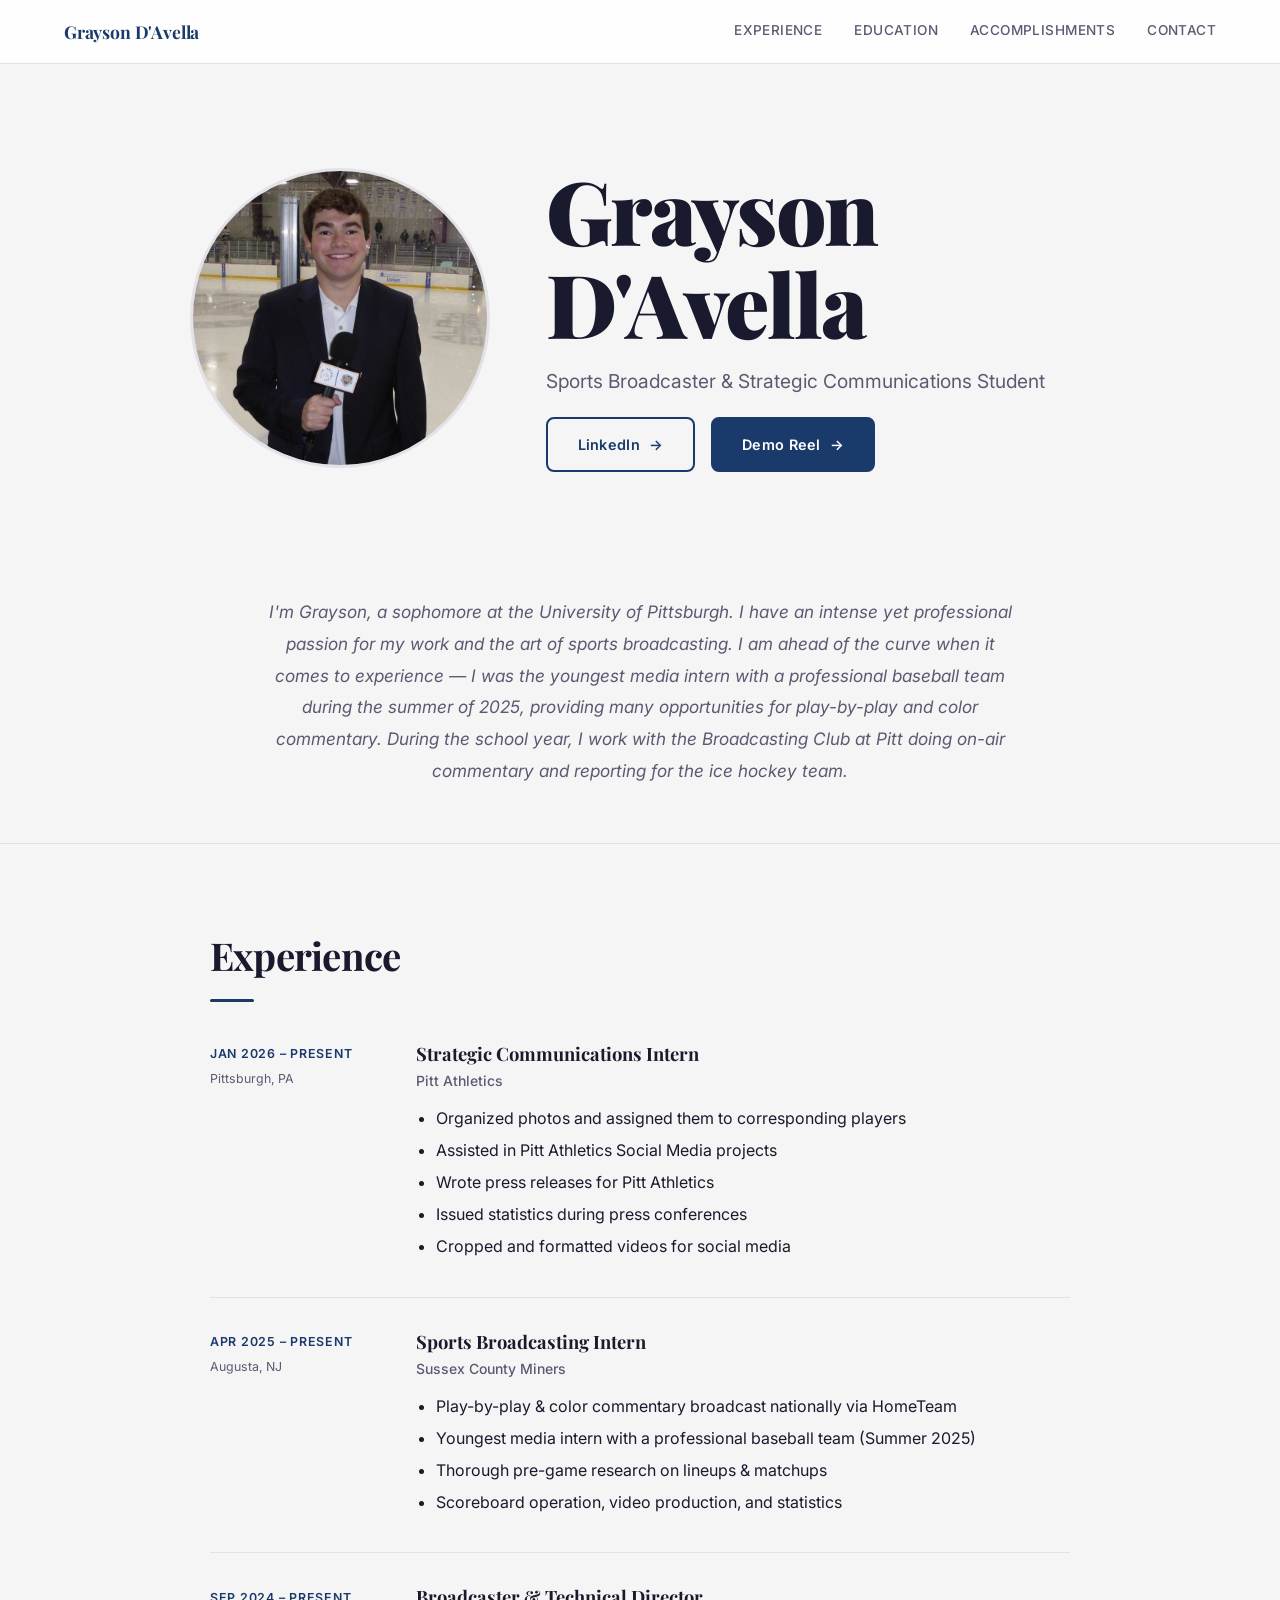
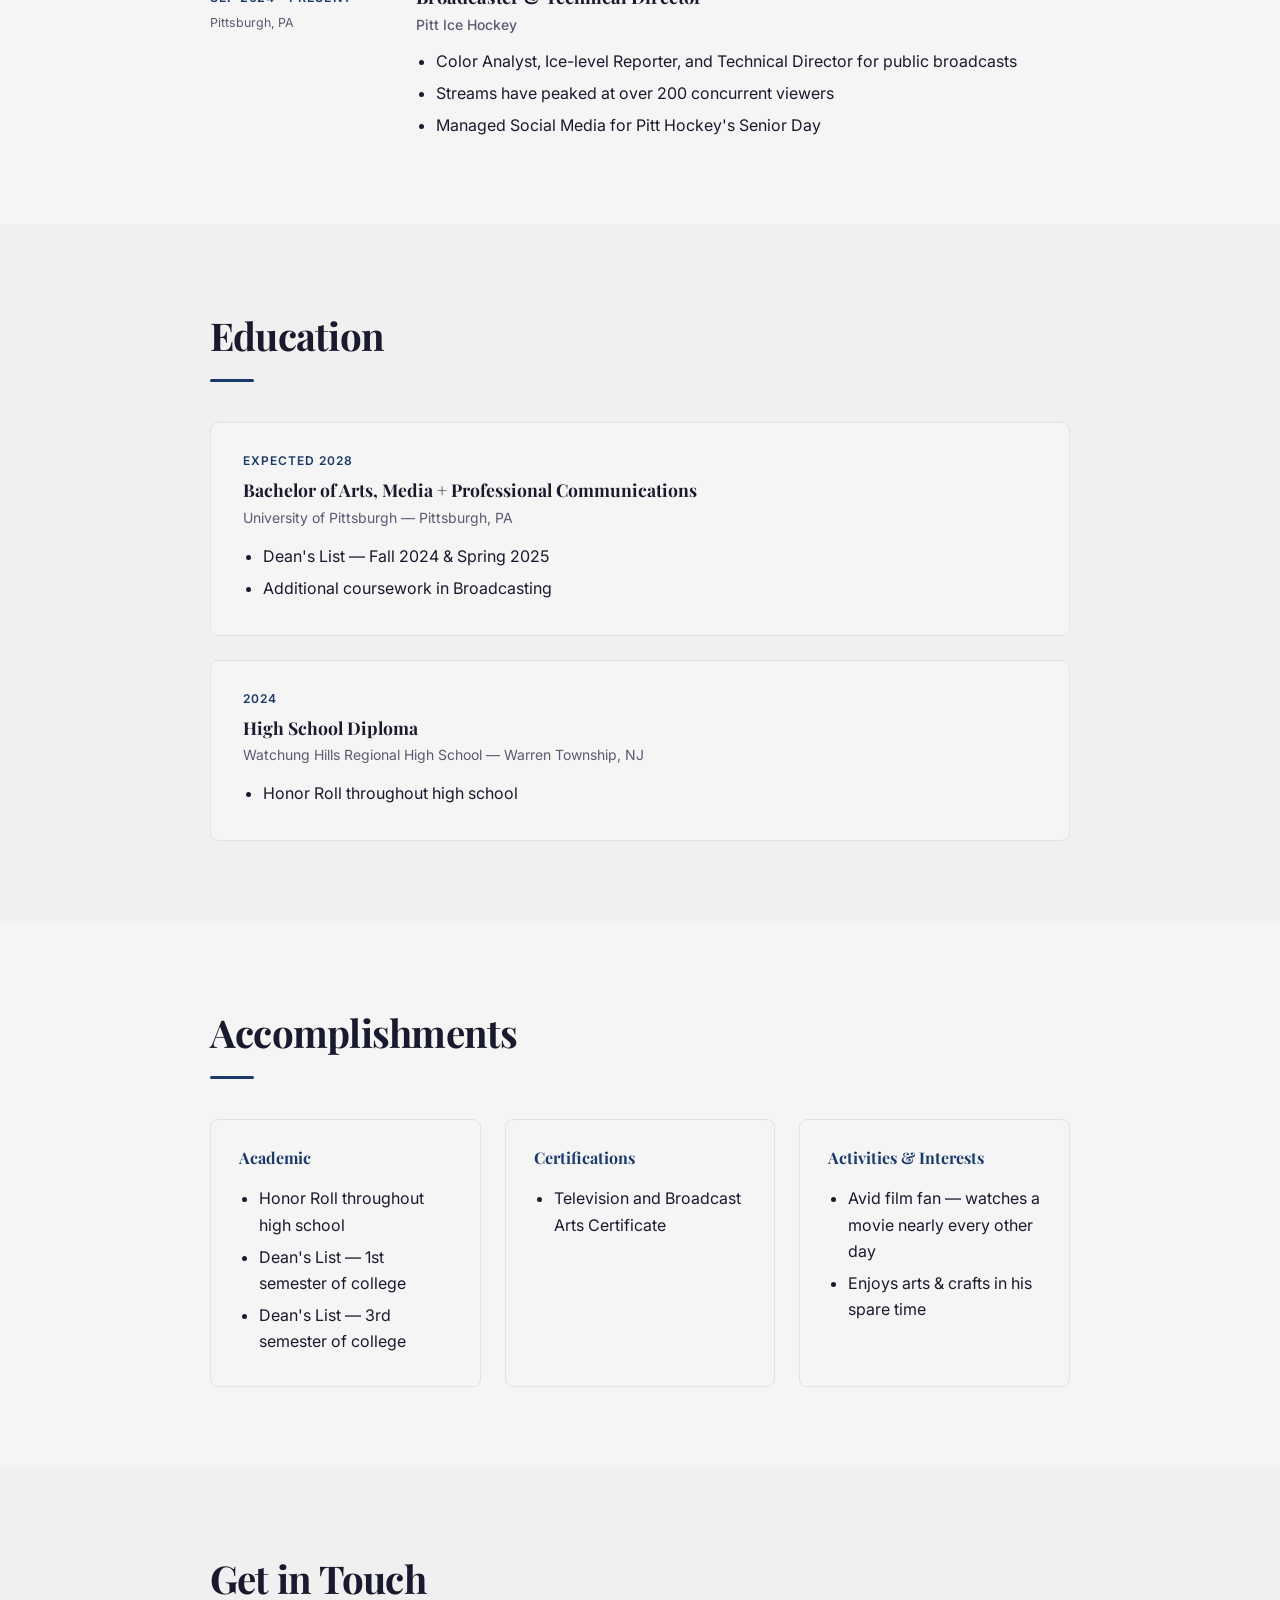
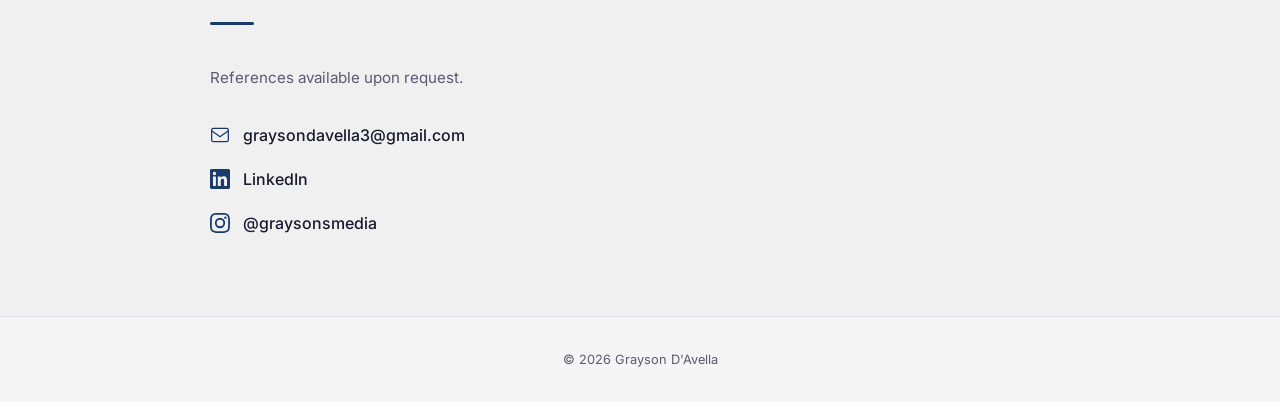
==== index.html @ 8f079a4a "initial - first draft of site" ====
<!DOCTYPE html>
<html lang="en">
<head>
  <meta charset="UTF-8">
  <meta name="viewport" content="width=device-width, initial-scale=1.0">
  <title>Grayson D'Avella — Sports Broadcaster</title>
  <link rel="preconnect" href="https://fonts.googleapis.com">
  <link rel="preconnect" href="https://fonts.gstatic.com" crossorigin>
  <link href="https://fonts.googleapis.com/css2?family=Playfair+Display:wght@700;900&family=Inter:wght@400;500;600&display=swap" rel="stylesheet">
  <link rel="stylesheet" href="styles.css">
  <script>document.documentElement.classList.add('js');</script>
</head>
<body>

  <!-- Sticky Header -->
  <header id="site-header">
    <a href="#hero" class="header-name">Grayson D'Avella</a>
    <button class="nav-toggle" aria-expanded="false" aria-controls="site-nav" aria-label="Toggle navigation">
      <span></span>
      <span></span>
      <span></span>
    </button>
    <nav id="site-nav" aria-label="Main navigation">
      <a href="#experience">Experience</a>
      <a href="#education">Education</a>
      <a href="#accomplishments">Accomplishments</a>
      <a href="#contact">Contact</a>
    </nav>
  </header>

  <!-- Hero / Landing -->
  <section id="hero">
    <div class="hero-inner">
      <div class="hero-photo">
        <img src="photo.jpg" alt="Grayson D'Avella"
             onerror="this.style.display='none';this.nextElementSibling.style.display='flex'">
        <div class="photo-placeholder" style="display:none">GD</div>
      </div>
      <div class="hero-text">
        <h1 class="hero-name">Grayson D'Avella</h1>
        <p class="hero-sub">Sports Broadcaster &amp; Strategic Communications Student</p>
        <div class="hero-links">
          <a href="https://www.linkedin.com/in/grayson-d-avella-702370331/"
             class="hero-link" target="_blank" rel="noopener noreferrer">
            <span class="link-label">LinkedIn</span>
            <span class="link-arrow" aria-hidden="true">→</span>
          </a>
          <a href="#" class="hero-link hero-link--reel" target="_blank" rel="noopener noreferrer">
            <span class="link-label">Demo Reel</span>
            <span class="link-arrow" aria-hidden="true">→</span>
          </a>
        </div>
      </div>
    </div>
  </section>

  <!-- Summary -->
  <section id="summary" aria-label="About">
    <div class="container">
      <p class="summary-text">I'm Grayson, a sophomore at the University of Pittsburgh. I have an intense yet
      professional passion for my work and the art of sports broadcasting. I am ahead of the curve when it
      comes to experience — I was the youngest media intern with a professional baseball team during the
      summer of 2025, providing many opportunities for play-by-play and color commentary. During the school
      year, I work with the Broadcasting Club at Pitt doing on-air commentary and reporting for the ice
      hockey team.</p>
    </div>
  </section>

  <!-- Experience -->
  <section id="experience" class="section">
    <div class="container">
      <h2 class="section-title">Experience</h2>
      <div class="timeline">

        <article class="timeline-item">
          <div class="timeline-meta">
            <span class="timeline-date">Jan 2026 – Present</span>
            <span class="timeline-location">Pittsburgh, PA</span>
          </div>
          <div class="timeline-content">
            <h3 class="timeline-role">Strategic Communications Intern</h3>
            <p class="timeline-org">Pitt Athletics</p>
            <ul>
              <li>Organized photos and assigned them to corresponding players</li>
              <li>Assisted in Pitt Athletics Social Media projects</li>
              <li>Wrote press releases for Pitt Athletics</li>
              <li>Issued statistics during press conferences</li>
              <li>Cropped and formatted videos for social media</li>
            </ul>
          </div>
        </article>

        <article class="timeline-item">
          <div class="timeline-meta">
            <span class="timeline-date">Apr 2025 – Present</span>
            <span class="timeline-location">Augusta, NJ</span>
          </div>
          <div class="timeline-content">
            <h3 class="timeline-role">Sports Broadcasting Intern</h3>
            <p class="timeline-org">Sussex County Miners</p>
            <ul>
              <li>Play-by-play &amp; color commentary broadcast nationally via HomeTeam</li>
              <li>Youngest media intern with a professional baseball team (Summer 2025)</li>
              <li>Thorough pre-game research on lineups &amp; matchups</li>
              <li>Scoreboard operation, video production, and statistics</li>
            </ul>
          </div>
        </article>

        <article class="timeline-item">
          <div class="timeline-meta">
            <span class="timeline-date">Sep 2024 – Present</span>
            <span class="timeline-location">Pittsburgh, PA</span>
          </div>
          <div class="timeline-content">
            <h3 class="timeline-role">Broadcaster &amp; Technical Director</h3>
            <p class="timeline-org">Pitt Ice Hockey</p>
            <ul>
              <li>Color Analyst, Ice-level Reporter, and Technical Director for public broadcasts</li>
              <li>Streams have peaked at over 200 concurrent viewers</li>
              <li>Managed Social Media for Pitt Hockey's Senior Day</li>
            </ul>
          </div>
        </article>

      </div>
    </div>
  </section>

  <!-- Education -->
  <section id="education" class="section section-alt">
    <div class="container">
      <h2 class="section-title">Education</h2>
      <div class="edu-grid">

        <article class="edu-item">
          <div class="edu-year">Expected 2028</div>
          <h3 class="edu-degree">Bachelor of Arts, Media + Professional Communications</h3>
          <p class="edu-school">University of Pittsburgh — Pittsburgh, PA</p>
          <ul>
            <li>Dean's List — Fall 2024 &amp; Spring 2025</li>
            <li>Additional coursework in Broadcasting</li>
          </ul>
        </article>

        <article class="edu-item">
          <div class="edu-year">2024</div>
          <h3 class="edu-degree">High School Diploma</h3>
          <p class="edu-school">Watchung Hills Regional High School — Warren Township, NJ</p>
          <ul>
            <li>Honor Roll throughout high school</li>
          </ul>
        </article>

      </div>
    </div>
  </section>

  <!-- Accomplishments -->
  <section id="accomplishments" class="section">
    <div class="container">
      <h2 class="section-title">Accomplishments</h2>
      <div class="accomplishments-grid">

        <div class="accomplishments-block">
          <h3 class="block-title">Academic</h3>
          <ul>
            <li>Honor Roll throughout high school</li>
            <li>Dean's List — 1st semester of college</li>
            <li>Dean's List — 3rd semester of college</li>
          </ul>
        </div>

        <div class="accomplishments-block">
          <h3 class="block-title">Certifications</h3>
          <ul>
            <li>Television and Broadcast Arts Certificate</li>
          </ul>
        </div>

        <div class="accomplishments-block">
          <h3 class="block-title">Activities &amp; Interests</h3>
          <ul>
            <li>Avid film fan — watches a movie nearly every other day</li>
            <li>Enjoys arts &amp; crafts in his spare time</li>
          </ul>
        </div>

      </div>
    </div>
  </section>

  <!-- Contact -->
  <section id="contact" class="section section-alt">
    <div class="container">
      <h2 class="section-title">Get in Touch</h2>
      <p class="contact-sub">References available upon request.</p>
      <div class="contact-links">

        <a href="mailto:graysondavella3@gmail.com" class="contact-link">
          <svg viewBox="0 0 24 24" fill="none" stroke="currentColor" stroke-width="1.5"
               width="20" height="20" aria-hidden="true">
            <rect x="2" y="4" width="20" height="16" rx="2"/>
            <path d="m2 7 10 7 10-7"/>
          </svg>
          graysondavella3@gmail.com
        </a>

        <a href="https://www.linkedin.com/in/grayson-d-avella-702370331/"
           class="contact-link" target="_blank" rel="noopener noreferrer">
          <svg viewBox="0 0 24 24" fill="currentColor" width="20" height="20" aria-hidden="true">
            <path d="M20.447 20.452h-3.554v-5.569c0-1.328-.027-3.037-1.852-3.037-1.853 0-2.136
            1.445-2.136 2.939v5.667H9.351V9h3.414v1.561h.046c.477-.9 1.637-1.85 3.37-1.85
            3.601 0 4.267 2.37 4.267 5.455v6.286zM5.337 7.433a2.062 2.062 0 0 1-2.063-2.065
            2.064 2.064 0 1 1 2.063 2.065zm1.782 13.019H3.555V9h3.564v11.452zM22.225
            0H1.771C.792 0 0 .774 0 1.729v20.542C0 23.227.792 24 1.771 24h20.451C23.2 24 24
            23.227 24 22.271V1.729C24 .774 23.2 0 22.222 0h.003z"/>
          </svg>
          LinkedIn
        </a>

        <a href="https://www.instagram.com/graysonsmedia/"
           class="contact-link" target="_blank" rel="noopener noreferrer">
          <svg viewBox="0 0 24 24" fill="currentColor" width="20" height="20" aria-hidden="true">
            <path d="M12 2.163c3.204 0 3.584.012 4.85.07 3.252.148 4.771 1.691 4.919
            4.919.058 1.265.069 1.645.069 4.849 0 3.205-.012 3.584-.069 4.849-.149
            3.225-1.664 4.771-4.919 4.919-1.266.058-1.644.07-4.85.07-3.204 0-3.584-.012
            -4.849-.07-3.26-.149-4.771-1.699-4.919-4.92-.058-1.265-.07-1.644-.07-4.849
            0-3.204.013-3.583.07-4.849.149-3.227 1.664-4.771 4.919-4.919 1.266-.057
            1.645-.069 4.849-.069zM12 0C8.741 0 8.333.014 7.053.072 2.695.272.273
            2.69.073 7.052.014 8.333 0 8.741 0 12c0 3.259.014 3.668.072 4.948.2 4.358
            2.618 6.78 6.98 6.98C8.333 23.986 8.741 24 12 24c3.259 0 3.668-.014
            4.948-.072 4.354-.2 6.782-2.618 6.979-6.98.059-1.28.073-1.689.073-4.948
            0-3.259-.014-3.667-.072-4.947-.196-4.354-2.617-6.78-6.979-6.98C15.668.014
            15.259 0 12 0zm0 5.838a6.162 6.162 0 1 0 0 12.324 6.162 6.162 0 0 0
            0-12.324zM12 16a4 4 0 1 1 0-8 4 4 0 0 1 0 8zm6.406-11.845a1.44 1.44 0 1 0
            0 2.881 1.44 1.44 0 0 0 0-2.881z"/>
          </svg>
          @graysonsmedia
        </a>

      </div>
    </div>
  </section>

  <footer>
    <p>&copy; 2026 Grayson D'Avella</p>
  </footer>

  <script src="script.js"></script>
</body>
</html>
---- styles.css ----
/* ── Reset & base ── */
*, *::before, *::after {
  box-sizing: border-box;
  margin: 0;
  padding: 0;
}

:root {
  --accent:       #1a3a6b;
  --accent-light: #2c5499;
  --text:         #1a1a2e;
  --text-muted:   #5a5a72;
  --bg:           #f5f5f5;
  --bg-alt:       #f0f0f0;
  --border:       #e2e2e8;
  --radius:       8px;
  --font-serif:   'Playfair Display', Georgia, 'Times New Roman', serif;
  --font-sans:    'Inter', -apple-system, BlinkMacSystemFont, 'Segoe UI', sans-serif;
  --header-h:     64px;
}

html {
  scroll-behavior: smooth;
  scroll-padding-top: var(--header-h);
}

body {
  font-family: var(--font-sans);
  color: var(--text);
  background: var(--bg);
  line-height: 1.65;
  -webkit-font-smoothing: antialiased;
}

a {
  color: inherit;
  text-decoration: none;
}

ul {
  padding-left: 1.25rem;
}

li {
  margin-bottom: 0.35rem;
}

/* ── Sticky Header ── */
#site-header {
  position: fixed;
  top: 0; left: 0; right: 0;
  height: var(--header-h);
  background: rgba(255, 255, 255, 0.9);
  backdrop-filter: blur(14px);
  -webkit-backdrop-filter: blur(14px);
  border-bottom: 1px solid var(--border);
  display: flex;
  align-items: center;
  justify-content: space-between;
  padding: 0 clamp(1.5rem, 5vw, 4rem);
  z-index: 100;
  transition: box-shadow 0.3s;
}

#site-header.scrolled {
  box-shadow: 0 2px 20px rgba(0, 0, 0, 0.07);
}

.header-name {
  font-family: var(--font-serif);
  font-size: 1.1rem;
  font-weight: 700;
  color: var(--accent);
  letter-spacing: -0.01em;
  flex-shrink: 0;
}

/* Hamburger button — hidden on wide screens */
.nav-toggle {
  display: none;
  flex-direction: column;
  justify-content: center;
  gap: 5px;
  width: 36px;
  height: 36px;
  padding: 4px;
  background: none;
  border: none;
  cursor: pointer;
  flex-shrink: 0;
  margin-left: auto;
}

.nav-toggle span {
  display: block;
  height: 2px;
  background: var(--accent);
  border-radius: 2px;
  transition: transform 0.25s ease, opacity 0.2s ease, width 0.25s ease;
  transform-origin: center;
}

/* Animate to X when open */
#site-header.nav-open .nav-toggle span:nth-child(1) {
  transform: translateY(7px) rotate(45deg);
}
#site-header.nav-open .nav-toggle span:nth-child(2) {
  opacity: 0;
  transform: scaleX(0);
}
#site-header.nav-open .nav-toggle span:nth-child(3) {
  transform: translateY(-7px) rotate(-45deg);
}

#site-header nav {
  display: flex;
  gap: 2rem;
}

#site-header nav a {
  font-size: 0.85rem;
  font-weight: 500;
  color: var(--text-muted);
  letter-spacing: 0.03em;
  text-transform: uppercase;
  position: relative;
  padding-bottom: 2px;
  transition: color 0.2s;
}

#site-header nav a::after {
  content: '';
  position: absolute;
  bottom: -2px; left: 0; right: 0;
  height: 2px;
  background: var(--accent);
  border-radius: 2px;
  transform: scaleX(0);
  transform-origin: left;
  transition: transform 0.25s ease;
}

#site-header nav a:hover,
#site-header nav a.active {
  color: var(--accent);
}

#site-header nav a:hover::after,
#site-header nav a.active::after {
  transform: scaleX(1);
}

/* ── Hero ── */
#hero {
  min-height: 60vh;
  display: flex;
  align-items: center;
  justify-content: center;
  padding: calc(var(--header-h) + 3rem) clamp(1.5rem, 5vw, 4rem) 1rem;
  text-align: center;
}

.hero-inner {
  display: flex;
  flex-direction: column;
  align-items: center;
  gap: 1.25rem;
}

.hero-photo {
  width: min(50vh, 50vw);
  height: min(50vh, 50vw);
  border-radius: 50%;
  overflow: hidden;
  border: 3px solid var(--border);
  background: var(--bg-alt);
  margin-bottom: 0.25rem;
}

.hero-photo img {
  width: 100%;
  height: 100%;
  object-fit: cover;
  display: block;
}

.photo-placeholder {
  width: 100%;
  height: 100%;
  display: flex;
  align-items: center;
  justify-content: center;
  font-family: var(--font-serif);
  font-size: 2rem;
  font-weight: 700;
  color: var(--accent);
  background: #dce6f4;
}

.hero-name {
  font-family: var(--font-serif);
  font-size: clamp(2.75rem, 8vw, 5.5rem);
  font-weight: 900;
  line-height: 1.05;
  letter-spacing: -0.03em;
  color: var(--text);
}

.hero-sub {
  font-size: clamp(1rem, 2.5vw, 1.2rem);
  color: var(--text-muted);
  font-weight: 400;
  max-width: 44ch;
  line-height: 1.5;
}

.hero-links {
  display: flex;
  gap: 1rem;
  margin-top: 0.75rem;
  flex-wrap: wrap;
  justify-content: center;
}

.hero-link {
  display: inline-flex;
  align-items: center;
  gap: 0.55rem;
  padding: 0.85rem 1.85rem;
  border: 2px solid var(--accent);
  border-radius: var(--radius);
  font-family: var(--font-sans);
  font-weight: 600;
  font-size: 0.9rem;
  color: var(--accent);
  letter-spacing: 0.02em;
  transition: background 0.2s, color 0.2s, transform 0.15s, box-shadow 0.2s;
}

.hero-link:hover {
  background: var(--accent);
  color: #fff;
  transform: translateY(-2px);
  box-shadow: 0 6px 20px rgba(26, 58, 107, 0.25);
}

.hero-link--reel {
  background: var(--accent);
  color: #fff;
}

.hero-link--reel:hover {
  background: var(--accent-light);
  border-color: var(--accent-light);
}

.link-arrow {
  transition: transform 0.2s;
  display: inline-block;
}

.hero-link:hover .link-arrow {
  transform: translateX(3px);
}

/* ── Section base ── */
.section {
  padding: 5rem clamp(1.5rem, 5vw, 4rem);
}

.section-alt {
  background: var(--bg-alt);
  padding: 5rem clamp(1.5rem, 5vw, 4rem);
}

.container {
  max-width: 860px;
  margin: 0 auto;
}

.section-title {
  font-family: var(--font-serif);
  font-size: clamp(1.7rem, 4vw, 2.4rem);
  font-weight: 700;
  letter-spacing: -0.02em;
  color: var(--text);
  margin-bottom: 2.5rem;
  position: relative;
  padding-bottom: 0.9rem;
}

.section-title::after {
  content: '';
  position: absolute;
  bottom: 0; left: 0;
  width: 2.75rem;
  height: 3px;
  background: var(--accent);
  border-radius: 2px;
}

/* ── Summary ── */
#summary {
  padding: 3.5rem clamp(1.5rem, 5vw, 4rem);
  border-bottom: 1px solid var(--border);
}

.summary-text {
  max-width: 68ch;
  margin: 0 auto;
  font-size: 1.075rem;
  line-height: 1.85;
  color: var(--text-muted);
  text-align: center;
  font-style: italic;
}

/* ── Timeline (Experience) ── */
.timeline {
  display: flex;
  flex-direction: column;
  gap: 0;
}

.timeline-item {
  display: grid;
  grid-template-columns: 170px 1fr;
  gap: 0 2.25rem;
  padding: 2rem 0;
  border-bottom: 1px solid var(--border);
}

.timeline-item:first-child {
  padding-top: 0;
}

.timeline-item:last-child {
  border-bottom: none;
  padding-bottom: 0;
}

.timeline-meta {
  display: flex;
  flex-direction: column;
  gap: 0.3rem;
  padding-top: 0.15rem;
}

.timeline-date {
  font-size: 0.775rem;
  font-weight: 600;
  color: var(--accent);
  text-transform: uppercase;
  letter-spacing: 0.06em;
}

.timeline-location {
  font-size: 0.775rem;
  color: var(--text-muted);
}

.timeline-role {
  font-family: var(--font-serif);
  font-size: 1.15rem;
  font-weight: 700;
  margin-bottom: 0.2rem;
  line-height: 1.3;
}

.timeline-org {
  font-size: 0.875rem;
  color: var(--text-muted);
  font-weight: 500;
  margin-bottom: 0.8rem;
}

/* ── Education ── */
.edu-grid {
  display: flex;
  flex-direction: column;
  gap: 1.5rem;
}

.edu-item {
  padding: 1.75rem 2rem;
  border: 1px solid var(--border);
  border-radius: var(--radius);
  background: var(--bg);
  transition: box-shadow 0.2s;
}

.edu-item:hover {
  box-shadow: 0 4px 20px rgba(0, 0, 0, 0.06);
}

.edu-year {
  font-size: 0.75rem;
  font-weight: 600;
  color: var(--accent);
  text-transform: uppercase;
  letter-spacing: 0.08em;
  margin-bottom: 0.45rem;
}

.edu-degree {
  font-family: var(--font-serif);
  font-size: 1.1rem;
  font-weight: 700;
  margin-bottom: 0.25rem;
  line-height: 1.35;
}

.edu-school {
  font-size: 0.875rem;
  color: var(--text-muted);
  margin-bottom: 0.85rem;
}

/* ── Accomplishments ── */
.accomplishments-grid {
  display: grid;
  grid-template-columns: repeat(auto-fit, minmax(220px, 1fr));
  gap: 1.5rem;
}

.accomplishments-block {
  padding: 1.6rem 1.75rem;
  border-radius: var(--radius);
  background: var(--bg);
  border: 1px solid var(--border);
  transition: box-shadow 0.2s;
}

.accomplishments-block:hover {
  box-shadow: 0 4px 20px rgba(0, 0, 0, 0.06);
}

.block-title {
  font-family: var(--font-serif);
  font-size: 1rem;
  font-weight: 700;
  color: var(--accent);
  margin-bottom: 0.85rem;
}

/* ── Contact ── */
.contact-sub {
  color: var(--text-muted);
  font-size: 0.95rem;
  margin-bottom: 2rem;
}

.contact-links {
  display: flex;
  flex-direction: column;
  gap: 1.1rem;
}

.contact-link {
  display: inline-flex;
  align-items: center;
  gap: 0.8rem;
  font-size: 1rem;
  font-weight: 500;
  color: var(--text);
  transition: color 0.2s, gap 0.2s;
}

.contact-link svg {
  flex-shrink: 0;
  color: var(--accent);
}

.contact-link:hover {
  color: var(--accent);
  gap: 1.1rem;
}

/* ── Footer ── */
footer {
  text-align: center;
  padding: 2rem;
  font-size: 0.8rem;
  color: var(--text-muted);
  border-top: 1px solid var(--border);
}

/* ── Fade-in animation ── */
.fade-in {
  opacity: 0;
  transform: translateY(18px);
  transition: opacity 0.55s ease, transform 0.55s ease;
}

.fade-in.visible {
  opacity: 1;
  transform: none;
}

/* Stagger children */
.timeline-item:nth-child(2) { transition-delay: 0.1s; }
.timeline-item:nth-child(3) { transition-delay: 0.2s; }
.accomplishments-block:nth-child(2) { transition-delay: 0.1s; }
.accomplishments-block:nth-child(3) { transition-delay: 0.2s; }
.contact-link:nth-child(2) { transition-delay: 0.07s; }
.contact-link:nth-child(3) { transition-delay: 0.14s; }

/* Suppress all transitions while the window is being resized */
body.is-resizing * {
  transition: none !important;
}

/* ── Hero: side-by-side on wide screens ── */
@media (min-width: 700px) {
  #hero {
    text-align: left;
    justify-content: center;
  }

  .hero-inner {
    flex-direction: row;
    align-items: center;
    gap: 3.5rem;
    max-width: 900px;
    width: 100%;
  }

  .hero-photo {
    width: 300px;
    height: 300px;
    flex-shrink: 0;
    margin-bottom: 0;
  }

  .hero-text {
    display: flex;
    flex-direction: column;
    align-items: flex-start;
    gap: 1.1rem;
    width: 40vw;
  }

  .hero-links {
    margin-top: 0.25rem;
    justify-content: flex-start;
  }
}

/* ── Responsive ── */
@media (max-width: 699px) {
  .hero-text {
    display: contents; /* keep children as direct flex children of hero-inner on mobile */
  }
}

@media (max-width: 620px) {
  .timeline-item {
    grid-template-columns: 1fr;
    gap: 0.5rem;
  }

  .timeline-meta {
    flex-direction: row;
    gap: 0.75rem;
    flex-wrap: wrap;
    align-items: center;
  }

  .hero-links {
    flex-direction: column;
    align-items: stretch;
  }

  .hero-link {
    justify-content: center;
  }
}

/* ── Mobile nav (hamburger) ── */
@media (max-width: 800px) {
  .js .nav-toggle {
    display: flex;
  }

  #site-nav {
    position: absolute;
    top: var(--header-h);
    left: 0; right: 0;
    background: rgba(255, 255, 255, 0.97);
    backdrop-filter: blur(14px);
    -webkit-backdrop-filter: blur(14px);
    border-bottom: 1px solid var(--border);
    flex-direction: column;
    align-items: flex-start;
    padding: 1rem clamp(1.5rem, 5vw, 4rem) 1.5rem;
    gap: 1.25rem;
    /* hidden state */
    visibility: hidden;
    opacity: 0;
    transform: translateY(-6px);
    transition: opacity 0.2s ease, transform 0.2s ease, visibility 0s 0.2s;
  }

  .js #site-header.nav-open #site-nav {
    visibility: visible;
    opacity: 1;
    transform: none;
    transition: opacity 0.2s ease, transform 0.2s ease, visibility 0s 0s;
  }

  #site-nav a {
    font-size: 1rem;
    letter-spacing: 0.02em;
    padding: 0.25rem 0;
  }
}
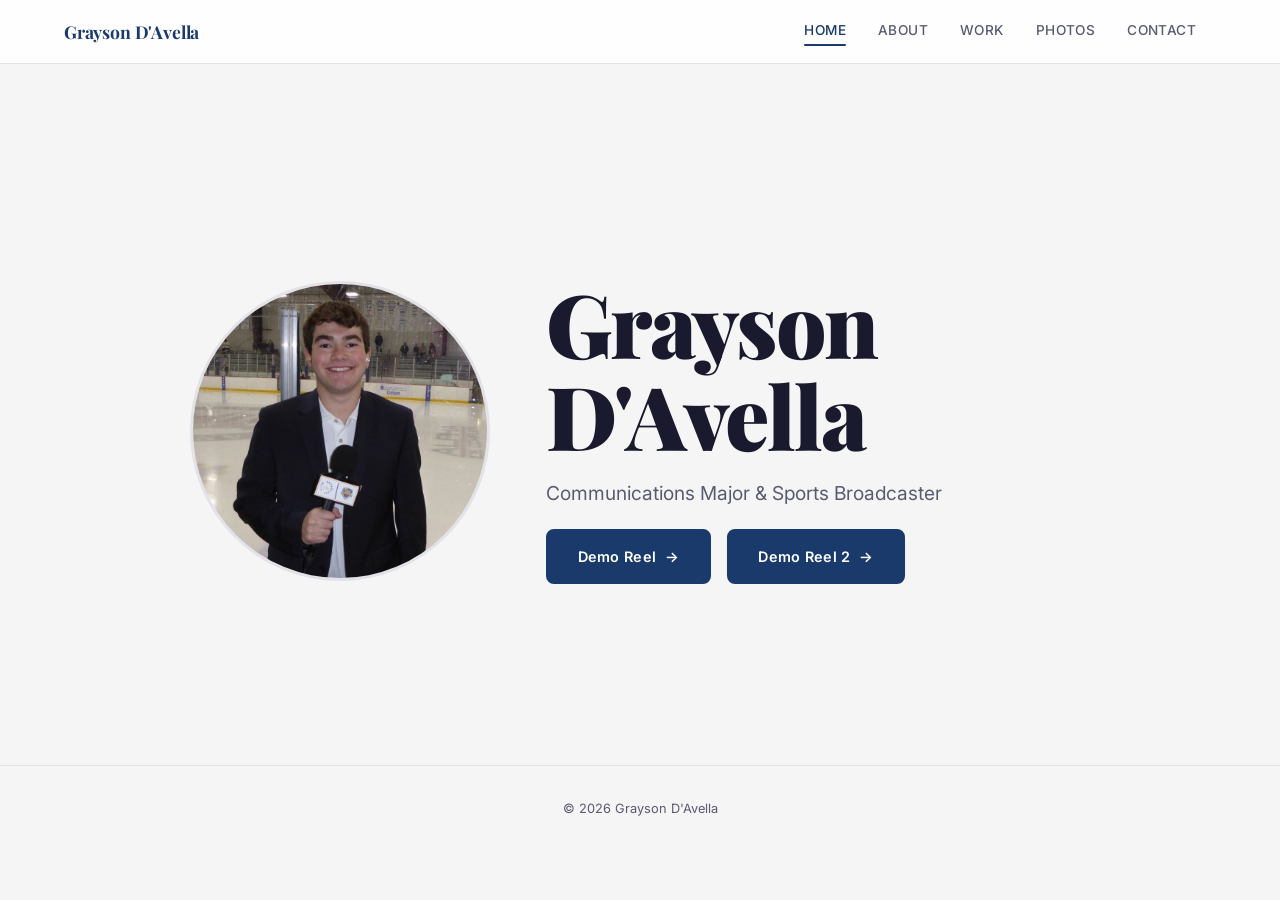
==== commit 59c9f09f: "Contact page overhaul, other updates" ====
--- a/index.html
+++ b/index.html
@@ -12,236 +12,47 @@
 </head>
 <body>
 
-  <!-- Sticky Header -->
   <header id="site-header">
-    <a href="#hero" class="header-name">Grayson D'Avella</a>
+    <a href="index.html" class="header-name">Grayson D'Avella</a>
     <button class="nav-toggle" aria-expanded="false" aria-controls="site-nav" aria-label="Toggle navigation">
       <span></span>
       <span></span>
       <span></span>
     </button>
     <nav id="site-nav" aria-label="Main navigation">
-      <a href="#experience">Experience</a>
-      <a href="#education">Education</a>
-      <a href="#accomplishments">Accomplishments</a>
-      <a href="#contact">Contact</a>
+      <a href="index.html">Home</a>
+      <a href="about.html">About</a>
+      <a href="work.html">Work</a>
+      <a href="photos.html">Photos</a>
+      <a href="contact.html">Contact</a>
     </nav>
   </header>
 
-  <!-- Hero / Landing -->
-  <section id="hero">
-    <div class="hero-inner">
-      <div class="hero-photo">
-        <img src="photo.jpg" alt="Grayson D'Avella"
-             onerror="this.style.display='none';this.nextElementSibling.style.display='flex'">
-        <div class="photo-placeholder" style="display:none">GD</div>
-      </div>
-      <div class="hero-text">
-        <h1 class="hero-name">Grayson D'Avella</h1>
-        <p class="hero-sub">Sports Broadcaster &amp; Strategic Communications Student</p>
-        <div class="hero-links">
-          <a href="https://www.linkedin.com/in/grayson-d-avella-702370331/"
-             class="hero-link" target="_blank" rel="noopener noreferrer">
-            <span class="link-label">LinkedIn</span>
-            <span class="link-arrow" aria-hidden="true">→</span>
-          </a>
-          <a href="#" class="hero-link hero-link--reel" target="_blank" rel="noopener noreferrer">
-            <span class="link-label">Demo Reel</span>
-            <span class="link-arrow" aria-hidden="true">→</span>
-          </a>
+  <main>
+    <section id="hero">
+      <div class="hero-inner">
+        <div class="hero-photo">
+          <img src="photo.jpg" alt="Grayson D'Avella"
+               onerror="this.style.display='none';this.nextElementSibling.style.display='flex'">
+          <div class="photo-placeholder" style="display:none">GD</div>
+        </div>
+        <div class="hero-text">
+          <h1 class="hero-name">Grayson D'Avella</h1>
+          <p class="hero-sub">Communications Major &amp; Sports Broadcaster</p>
+          <div class="hero-links">
+            <a href="#" class="hero-link hero-link--reel" target="_blank" rel="noopener noreferrer">
+              <span class="link-label">Demo Reel</span>
+              <span class="link-arrow" aria-hidden="true">→</span>
+            </a>
+            <a href="#" class="hero-link hero-link--reel" target="_blank" rel="noopener noreferrer">
+              <span class="link-label">Demo Reel 2</span>
+              <span class="link-arrow" aria-hidden="true">→</span>
+            </a>
+          </div>
         </div>
       </div>
-    </div>
-  </section>
-
-  <!-- Summary -->
-  <section id="summary" aria-label="About">
-    <div class="container">
-      <p class="summary-text">I'm Grayson, a sophomore at the University of Pittsburgh. I have an intense yet
-      professional passion for my work and the art of sports broadcasting. I am ahead of the curve when it
-      comes to experience — I was the youngest media intern with a professional baseball team during the
-      summer of 2025, providing many opportunities for play-by-play and color commentary. During the school
-      year, I work with the Broadcasting Club at Pitt doing on-air commentary and reporting for the ice
-      hockey team.</p>
-    </div>
-  </section>
-
-  <!-- Experience -->
-  <section id="experience" class="section">
-    <div class="container">
-      <h2 class="section-title">Experience</h2>
-      <div class="timeline">
-
-        <article class="timeline-item">
-          <div class="timeline-meta">
-            <span class="timeline-date">Jan 2026 – Present</span>
-            <span class="timeline-location">Pittsburgh, PA</span>
-          </div>
-          <div class="timeline-content">
-            <h3 class="timeline-role">Strategic Communications Intern</h3>
-            <p class="timeline-org">Pitt Athletics</p>
-            <ul>
-              <li>Organized photos and assigned them to corresponding players</li>
-              <li>Assisted in Pitt Athletics Social Media projects</li>
-              <li>Wrote press releases for Pitt Athletics</li>
-              <li>Issued statistics during press conferences</li>
-              <li>Cropped and formatted videos for social media</li>
-            </ul>
-          </div>
-        </article>
-
-        <article class="timeline-item">
-          <div class="timeline-meta">
-            <span class="timeline-date">Apr 2025 – Present</span>
-            <span class="timeline-location">Augusta, NJ</span>
-          </div>
-          <div class="timeline-content">
-            <h3 class="timeline-role">Sports Broadcasting Intern</h3>
-            <p class="timeline-org">Sussex County Miners</p>
-            <ul>
-              <li>Play-by-play &amp; color commentary broadcast nationally via HomeTeam</li>
-              <li>Youngest media intern with a professional baseball team (Summer 2025)</li>
-              <li>Thorough pre-game research on lineups &amp; matchups</li>
-              <li>Scoreboard operation, video production, and statistics</li>
-            </ul>
-          </div>
-        </article>
-
-        <article class="timeline-item">
-          <div class="timeline-meta">
-            <span class="timeline-date">Sep 2024 – Present</span>
-            <span class="timeline-location">Pittsburgh, PA</span>
-          </div>
-          <div class="timeline-content">
-            <h3 class="timeline-role">Broadcaster &amp; Technical Director</h3>
-            <p class="timeline-org">Pitt Ice Hockey</p>
-            <ul>
-              <li>Color Analyst, Ice-level Reporter, and Technical Director for public broadcasts</li>
-              <li>Streams have peaked at over 200 concurrent viewers</li>
-              <li>Managed Social Media for Pitt Hockey's Senior Day</li>
-            </ul>
-          </div>
-        </article>
-
-      </div>
-    </div>
-  </section>
-
-  <!-- Education -->
-  <section id="education" class="section section-alt">
-    <div class="container">
-      <h2 class="section-title">Education</h2>
-      <div class="edu-grid">
-
-        <article class="edu-item">
-          <div class="edu-year">Expected 2028</div>
-          <h3 class="edu-degree">Bachelor of Arts, Media + Professional Communications</h3>
-          <p class="edu-school">University of Pittsburgh — Pittsburgh, PA</p>
-          <ul>
-            <li>Dean's List — Fall 2024 &amp; Spring 2025</li>
-            <li>Additional coursework in Broadcasting</li>
-          </ul>
-        </article>
-
-        <article class="edu-item">
-          <div class="edu-year">2024</div>
-          <h3 class="edu-degree">High School Diploma</h3>
-          <p class="edu-school">Watchung Hills Regional High School — Warren Township, NJ</p>
-          <ul>
-            <li>Honor Roll throughout high school</li>
-          </ul>
-        </article>
-
-      </div>
-    </div>
-  </section>
-
-  <!-- Accomplishments -->
-  <section id="accomplishments" class="section">
-    <div class="container">
-      <h2 class="section-title">Accomplishments</h2>
-      <div class="accomplishments-grid">
-
-        <div class="accomplishments-block">
-          <h3 class="block-title">Academic</h3>
-          <ul>
-            <li>Honor Roll throughout high school</li>
-            <li>Dean's List — 1st semester of college</li>
-            <li>Dean's List — 3rd semester of college</li>
-          </ul>
-        </div>
-
-        <div class="accomplishments-block">
-          <h3 class="block-title">Certifications</h3>
-          <ul>
-            <li>Television and Broadcast Arts Certificate</li>
-          </ul>
-        </div>
-
-        <div class="accomplishments-block">
-          <h3 class="block-title">Activities &amp; Interests</h3>
-          <ul>
-            <li>Avid film fan — watches a movie nearly every other day</li>
-            <li>Enjoys arts &amp; crafts in his spare time</li>
-          </ul>
-        </div>
-
-      </div>
-    </div>
-  </section>
-
-  <!-- Contact -->
-  <section id="contact" class="section section-alt">
-    <div class="container">
-      <h2 class="section-title">Get in Touch</h2>
-      <p class="contact-sub">References available upon request.</p>
-      <div class="contact-links">
-
-        <a href="mailto:graysondavella3@gmail.com" class="contact-link">
-          <svg viewBox="0 0 24 24" fill="none" stroke="currentColor" stroke-width="1.5"
-               width="20" height="20" aria-hidden="true">
-            <rect x="2" y="4" width="20" height="16" rx="2"/>
-            <path d="m2 7 10 7 10-7"/>
-          </svg>
-          graysondavella3@gmail.com
-        </a>
-
-        <a href="https://www.linkedin.com/in/grayson-d-avella-702370331/"
-           class="contact-link" target="_blank" rel="noopener noreferrer">
-          <svg viewBox="0 0 24 24" fill="currentColor" width="20" height="20" aria-hidden="true">
-            <path d="M20.447 20.452h-3.554v-5.569c0-1.328-.027-3.037-1.852-3.037-1.853 0-2.136
-            1.445-2.136 2.939v5.667H9.351V9h3.414v1.561h.046c.477-.9 1.637-1.85 3.37-1.85
-            3.601 0 4.267 2.37 4.267 5.455v6.286zM5.337 7.433a2.062 2.062 0 0 1-2.063-2.065
-            2.064 2.064 0 1 1 2.063 2.065zm1.782 13.019H3.555V9h3.564v11.452zM22.225
-            0H1.771C.792 0 0 .774 0 1.729v20.542C0 23.227.792 24 1.771 24h20.451C23.2 24 24
-            23.227 24 22.271V1.729C24 .774 23.2 0 22.222 0h.003z"/>
-          </svg>
-          LinkedIn
-        </a>
-
-        <a href="https://www.instagram.com/graysonsmedia/"
-           class="contact-link" target="_blank" rel="noopener noreferrer">
-          <svg viewBox="0 0 24 24" fill="currentColor" width="20" height="20" aria-hidden="true">
-            <path d="M12 2.163c3.204 0 3.584.012 4.85.07 3.252.148 4.771 1.691 4.919
-            4.919.058 1.265.069 1.645.069 4.849 0 3.205-.012 3.584-.069 4.849-.149
-            3.225-1.664 4.771-4.919 4.919-1.266.058-1.644.07-4.85.07-3.204 0-3.584-.012
-            -4.849-.07-3.26-.149-4.771-1.699-4.919-4.92-.058-1.265-.07-1.644-.07-4.849
-            0-3.204.013-3.583.07-4.849.149-3.227 1.664-4.771 4.919-4.919 1.266-.057
-            1.645-.069 4.849-.069zM12 0C8.741 0 8.333.014 7.053.072 2.695.272.273
-            2.69.073 7.052.014 8.333 0 8.741 0 12c0 3.259.014 3.668.072 4.948.2 4.358
-            2.618 6.78 6.98 6.98C8.333 23.986 8.741 24 12 24c3.259 0 3.668-.014
-            4.948-.072 4.354-.2 6.782-2.618 6.979-6.98.059-1.28.073-1.689.073-4.948
-            0-3.259-.014-3.667-.072-4.947-.196-4.354-2.617-6.78-6.979-6.98C15.668.014
-            15.259 0 12 0zm0 5.838a6.162 6.162 0 1 0 0 12.324 6.162 6.162 0 0 0
-            0-12.324zM12 16a4 4 0 1 1 0-8 4 4 0 0 1 0 8zm6.406-11.845a1.44 1.44 0 1 0
-            0 2.881 1.44 1.44 0 0 0 0-2.881z"/>
-          </svg>
-          @graysonsmedia
-        </a>
-
-      </div>
-    </div>
-  </section>
+    </section>
+  </main>
 
   <footer>
     <p>&copy; 2026 Grayson D'Avella</p>
--- a/styles.css
+++ b/styles.css
@@ -21,7 +21,20 @@
 
 html {
   scroll-behavior: smooth;
+}
+
+html.js {
   scroll-padding-top: var(--header-h);
+}
+
+/* ── Page transitions ── */
+@keyframes page-in {
+  from { opacity: 0; }
+  to   { opacity: 1; }
+}
+
+@keyframes page-out {
+  to { opacity: 0; }
 }
 
 body {
@@ -32,6 +45,15 @@
   -webkit-font-smoothing: antialiased;
 }
 
+main, footer {
+  animation: page-in 0.3s ease both;
+}
+
+body.is-leaving main,
+body.is-leaving footer {
+  animation: page-out 0.25s ease both;
+}
+
 a {
   color: inherit;
   text-decoration: none;
@@ -47,9 +69,8 @@
 
 /* ── Sticky Header ── */
 #site-header {
-  position: fixed;
-  top: 0; left: 0; right: 0;
-  height: var(--header-h);
+  position: sticky;
+  top: 0;
   background: rgba(255, 255, 255, 0.9);
   backdrop-filter: blur(14px);
   -webkit-backdrop-filter: blur(14px);
@@ -60,6 +81,13 @@
   padding: 0 clamp(1.5rem, 5vw, 4rem);
   z-index: 100;
   transition: box-shadow 0.3s;
+}
+
+/* With JS: fixed at a known height so page offsets are predictable */
+.js #site-header {
+  position: fixed;
+  left: 0; right: 0;
+  height: var(--header-h);
 }
 
 #site-header.scrolled {
@@ -115,6 +143,10 @@
 #site-header nav {
   display: flex;
   gap: 2rem;
+  flex-wrap: wrap;
+  margin: 20px;
+  justify-content: center;
+  align-items: center;
 }
 
 #site-header nav a {
@@ -150,14 +182,65 @@
   transform: scaleX(1);
 }
 
+/* ── Page hero (title area for non-home pages) ── */
+.page-hero {
+  padding: 2.5rem clamp(1.5rem, 5vw, 4rem) 2.5rem;
+  border-bottom: 1px solid var(--border);
+}
+
+.js .page-hero {
+  padding-top: calc(var(--header-h) + 3rem);
+}
+
+.page-title {
+  font-family: var(--font-serif);
+  font-size: clamp(2rem, 5vw, 3rem);
+  font-weight: 700;
+  letter-spacing: -0.03em;
+  line-height: 1.1;
+}
+
+/* Bio */
+.bio {
+  font-size: 1.2rem;
+  color: var(--text-muted);
+  font-style: italic;
+}
+
+/* Photos grid */
+.photo-grid {
+  display: grid;
+  grid-template-columns: repeat(auto-fill, minmax(240px, 1fr));
+  gap: 0.75rem;
+}
+
+.photo-item {
+  aspect-ratio: 4 / 3;
+  background: var(--bg-alt);
+  border: 1px solid var(--border);
+  border-radius: var(--radius);
+  overflow: hidden;
+}
+
+.photo-item img {
+  width: 100%;
+  height: 100%;
+  object-fit: cover;
+  display: block;
+}
+
 /* ── Hero ── */
 #hero {
-  min-height: 60vh;
+  min-height: 85vh;
   display: flex;
   align-items: center;
   justify-content: center;
-  padding: calc(var(--header-h) + 3rem) clamp(1.5rem, 5vw, 4rem) 1rem;
+  padding: 3rem clamp(1.5rem, 5vw, 4rem) 1rem;
   text-align: center;
+}
+
+.js #hero {
+  padding-top: calc(var(--header-h) + 3rem);
 }
 
 .hero-inner {
@@ -444,36 +527,149 @@
 }
 
 /* ── Contact ── */
-.contact-sub {
-  color: var(--text-muted);
-  font-size: 0.95rem;
-  margin-bottom: 2rem;
-}
-
-.contact-links {
+.contact-container {
+  display: flex;
+  flex-direction: column;
+  gap: 3rem;
+  max-width: 960px;
+}
+
+@media (min-width: 700px) {
+  .contact-container {
+    flex-direction: row;
+    align-items: flex-start;
+  }
+
+  .contact-info-pane,
+  .contact-form-pane {
+    flex: 1;
+  }
+}
+
+.contact-pane-title {
+  font-family: var(--font-serif);
+  font-size: 1.45rem;
+  font-weight: 700;
+  margin-bottom: 1.75rem;
+  padding-bottom: 0.75rem;
+  border-bottom: 2px solid var(--accent);
+}
+
+.contact-detail {
+  display: flex;
+  align-items: center;
+  gap: 0.85rem;
+  margin-bottom: 1rem;
+  font-size: 0.975rem;
+  color: var(--text);
+}
+
+.contact-detail svg {
+  flex-shrink: 0;
+  color: var(--accent);
+}
+
+.contact-detail a {
+  transition: color 0.2s;
+}
+
+.contact-detail a:hover {
+  color: var(--accent);
+}
+
+.contact-socials {
+  display: flex;
+  gap: 0.65rem;
+  margin-top: 2rem;
+}
+
+.social-icon-link {
+  display: flex;
+  align-items: center;
+  justify-content: center;
+  width: 42px;
+  height: 42px;
+  border-radius: var(--radius);
+  border: 1.5px solid var(--border);
+  color: var(--text-muted);
+  transition: color 0.2s, border-color 0.2s, background 0.2s;
+}
+
+.social-icon-link:hover {
+  color: var(--accent);
+  border-color: var(--accent);
+  background: rgba(26, 58, 107, 0.05);
+}
+
+/* Form */
+.contact-form {
   display: flex;
   flex-direction: column;
   gap: 1.1rem;
 }
 
-.contact-link {
-  display: inline-flex;
-  align-items: center;
-  gap: 0.8rem;
-  font-size: 1rem;
-  font-weight: 500;
+.form-group {
+  display: flex;
+  flex-direction: column;
+  gap: 0.4rem;
+}
+
+.form-group label {
+  font-size: 0.8rem;
+  font-weight: 600;
   color: var(--text);
-  transition: color 0.2s, gap 0.2s;
-}
-
-.contact-link svg {
-  flex-shrink: 0;
-  color: var(--accent);
-}
-
-.contact-link:hover {
-  color: var(--accent);
-  gap: 1.1rem;
+  letter-spacing: 0.04em;
+  text-transform: uppercase;
+}
+
+.form-group input,
+.form-group textarea {
+  padding: 0.75rem 1rem;
+  border: 1.5px solid var(--border);
+  border-radius: var(--radius);
+  font-family: var(--font-sans);
+  font-size: 0.95rem;
+  color: var(--text);
+  background: var(--bg);
+  outline: none;
+  transition: border-color 0.2s, box-shadow 0.2s;
+}
+
+.form-group input::placeholder,
+.form-group textarea::placeholder {
+  color: var(--text-muted);
+  opacity: 0.7;
+}
+
+.form-group input:focus,
+.form-group textarea:focus {
+  border-color: var(--accent);
+  box-shadow: 0 0 0 3px rgba(26, 58, 107, 0.1);
+}
+
+.form-group textarea {
+  resize: vertical;
+  min-height: 130px;
+}
+
+.form-submit {
+  align-self: flex-start;
+  padding: 0.85rem 2rem;
+  background: var(--accent);
+  color: #fff;
+  border: none;
+  border-radius: var(--radius);
+  font-family: var(--font-sans);
+  font-size: 0.9rem;
+  font-weight: 600;
+  cursor: pointer;
+  transition: background 0.2s, transform 0.15s, box-shadow 0.2s;
+}
+
+.form-submit:hover {
+  background: var(--accent-light);
+  transform: translateY(-2px);
+  box-shadow: 0 6px 20px rgba(26, 58, 107, 0.25);
 }
 
 /* ── Footer ── */
@@ -485,25 +681,6 @@
   border-top: 1px solid var(--border);
 }
 
-/* ── Fade-in animation ── */
-.fade-in {
-  opacity: 0;
-  transform: translateY(18px);
-  transition: opacity 0.55s ease, transform 0.55s ease;
-}
-
-.fade-in.visible {
-  opacity: 1;
-  transform: none;
-}
-
-/* Stagger children */
-.timeline-item:nth-child(2) { transition-delay: 0.1s; }
-.timeline-item:nth-child(3) { transition-delay: 0.2s; }
-.accomplishments-block:nth-child(2) { transition-delay: 0.1s; }
-.accomplishments-block:nth-child(3) { transition-delay: 0.2s; }
-.contact-link:nth-child(2) { transition-delay: 0.07s; }
-.contact-link:nth-child(3) { transition-delay: 0.14s; }
 
 /* Suppress all transitions while the window is being resized */
 body.is-resizing * {
@@ -577,12 +754,12 @@
 }
 
 /* ── Mobile nav (hamburger) ── */
-@media (max-width: 800px) {
+@media (max-width: 750px) {
   .js .nav-toggle {
     display: flex;
   }
 
-  #site-nav {
+  .js #site-nav {
     position: absolute;
     top: var(--header-h);
     left: 0; right: 0;
